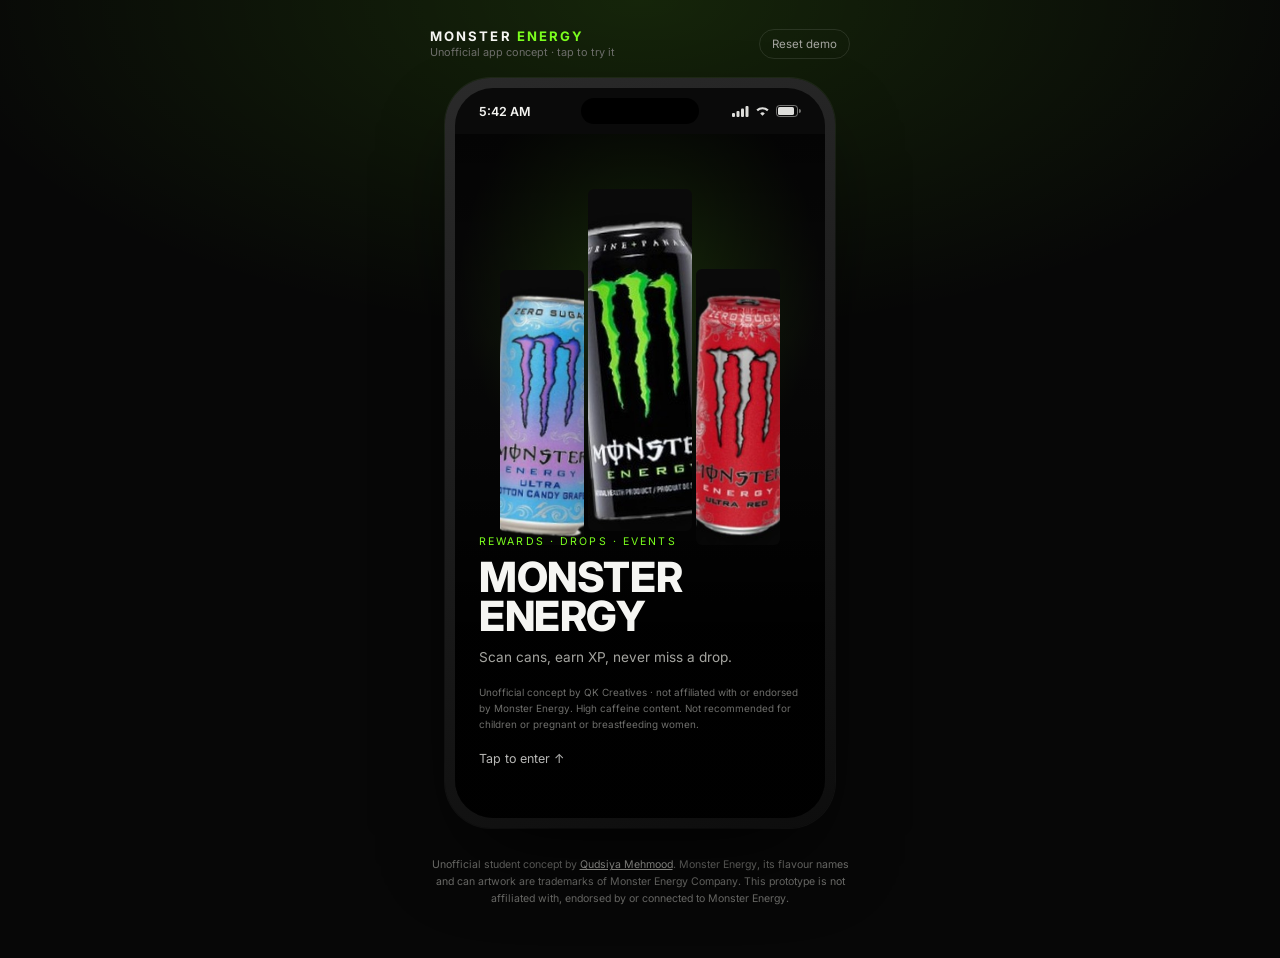
==== monster-energy-app/app.html @ 606d17f4 "Add Monster Energy app concept site and VR meeting room case study - monster-energy-app/: standalone" ====
<!DOCTYPE html>
<html lang="en">
<head>
<meta charset="UTF-8">
<meta name="viewport" content="width=device-width, initial-scale=1.0, viewport-fit=cover">
<title>Monster Energy App — Unofficial Concept by Qudsiya Mehmood</title>
<meta name="description" content="A clickable prototype of an unofficial Monster Energy rewards app concept: scan cans, earn XP, catch flavour drops, find events and track caffeine. Not affiliated with Monster Energy.">
<meta name="theme-color" content="#0a0a0a">
<link rel="preconnect" href="https://fonts.googleapis.com">
<link rel="preconnect" href="https://fonts.gstatic.com" crossorigin>
<link href="https://fonts.googleapis.com/css2?family=Inter:wght@400;600;700;800&display=swap" rel="stylesheet">
<link rel="stylesheet" href="css/app.css">
</head>
<body>

<div class="stage-head">
  <div>
    <div class="stage-title">Monster <span>Energy</span></div>
    <div class="stage-note">Unofficial app concept · tap to try it</div>
  </div>
  <button class="btn-reset" id="resetBtn" type="button">Reset demo</button>
</div>

<div class="phone">
  <div class="phone-screen">
    <div class="notch" aria-hidden="true"></div>

    <div class="status-bar">
      <span id="clock">9:41</span>
      <span class="status-icons" aria-hidden="true">
        <svg width="17" height="11" viewBox="0 0 17 11" fill="currentColor"><rect x="0" y="7" width="3" height="4" rx="1"/><rect x="4.5" y="5" width="3" height="6" rx="1"/><rect x="9" y="2.5" width="3" height="8.5" rx="1"/><rect x="13.5" y="0" width="3" height="11" rx="1"/></svg>
        <svg width="15" height="11" viewBox="0 0 15 11" fill="currentColor"><path d="M7.5 9.8 9.8 7.4a3.3 3.3 0 0 0-4.6 0zM2.9 5.2a6.6 6.6 0 0 1 9.2 0l1.5-1.6a8.8 8.8 0 0 0-12.2 0z"/></svg>
        <svg width="25" height="12" viewBox="0 0 25 12" fill="none"><rect x="0.5" y="0.5" width="21" height="11" rx="3" stroke="currentColor" opacity=".5"/><rect x="2" y="2" width="16" height="8" rx="1.6" fill="currentColor"/><path d="M23 4v4a2 2 0 0 0 0-4z" fill="currentColor" opacity=".5"/></svg>
      </span>
    </div>

    <div class="screens" id="screens">

      <!-- 01 SPLASH -->
      <section class="screen full is-active" id="screen-splash" data-screen="splash" role="button" tabindex="0" aria-label="Enter the app">
        <div class="splash-cans" aria-hidden="true">
          <img src="assets/cans/cotton-candy-grape.jpg" alt="">
          <img src="assets/cans/original.jpg" alt="">
          <img src="assets/cans/ultra-red.jpg" alt="">
        </div>
        <div class="splash-copy">
          <div class="splash-tag">Rewards · Drops · Events</div>
          <h1>Monster<br>Energy</h1>
          <p class="muted" style="margin:10px 0 0">Scan cans, earn XP, never miss a drop.</p>
          <p class="splash-legal">Unofficial concept by QK Creatives · not affiliated with or endorsed by Monster Energy. High caffeine content. Not recommended for children or pregnant or breastfeeding women.</p>
          <p class="splash-hint">Tap to enter ↑</p>
        </div>
      </section>

      <!-- 02 ONBOARDING -->
      <section class="screen" id="screen-onboarding" data-screen="onboarding">
        <div class="row" style="margin:8px 0 14px">
          <button class="icon-btn" type="button" data-go="splash" aria-label="Back">←</button>
          <span class="eyebrow">Step 2 of 3</span>
          <span style="width:36px"></span>
        </div>
        <div class="steps" aria-hidden="true"><i class="on"></i><i class="on"></i><i></i></div>
        <h2 class="screen-title">Pick your<br><span style="color:var(--green)">lane.</span></h2>
        <p class="muted" style="margin:12px 0 18px">I'll match drops, events and rewards to what you're into.</p>
        <div class="chips" id="laneChips">
          <button class="chip" type="button" aria-pressed="true">Gaming</button>
          <button class="chip" type="button" aria-pressed="true">Moto</button>
          <button class="chip" type="button" aria-pressed="false">Skate</button>
          <button class="chip" type="button" aria-pressed="false">Gym</button>
          <button class="chip" type="button" aria-pressed="false">Music</button>
          <button class="chip" type="button" aria-pressed="false">Festivals</button>
          <button class="chip" type="button" aria-pressed="false">Study</button>
          <button class="chip" type="button" aria-pressed="false">Night shifts</button>
        </div>
        <div class="card switch-row" style="margin-top:20px">
          <div>
            <strong style="font-size:0.9rem">Track my caffeine</strong>
            <p class="tiny" style="margin-top:4px">Log each scan against the 400mg daily guide for adults.</p>
          </div>
          <button class="switch" id="trackSwitch" type="button" role="switch" aria-checked="true" aria-label="Track my caffeine"></button>
        </div>
        <div style="margin-top:auto; padding-top:22px">
          <button class="btn" type="button" data-go="home">Continue →</button>
        </div>
      </section>

      <!-- 03 HOME -->
      <section class="screen" id="screen-home" data-screen="home">
        <div class="row" style="margin:10px 0 16px">
          <div>
            <div class="tiny">Evening, Aisha</div>
            <h2 style="font-size:1.5rem">Let's go.</h2>
          </div>
          <button class="icon-btn" type="button" data-toast="No new notifications" aria-label="Notifications">
            <svg width="16" height="16" viewBox="0 0 24 24" fill="none" stroke="currentColor" stroke-width="2"><path d="M18 8a6 6 0 1 0-12 0c0 7-3 9-3 9h18s-3-2-3-9"/><path d="M13.7 21a2 2 0 0 1-3.4 0"/></svg>
          </button>
        </div>

        <div class="xp-card">
          <div class="eyebrow" style="color:var(--green)">Your XP</div>
          <div class="xp-value"><span id="xpHome">2,450</span> <span>XP</span></div>
          <div class="bar"><i id="xpBar" style="width:81%"></i></div>
          <div class="row tiny" style="margin-top:8px">
            <span>Level · <b style="color:var(--bone)">Rider</b></span>
            <span><b id="xpToNext" style="color:var(--bone)">550</b> XP to Pro</span>
          </div>
        </div>

        <button class="drop-teaser" type="button" data-go="drop" style="margin-top:14px">
          <img src="assets/cans/ultra-wild-passion.jpg" alt="">
          <span>
            <span class="eyebrow" style="color:var(--passion); display:block">Flavour drop</span>
            <strong style="font-size:0.86rem">Wild Passion lands in</strong>
          </span>
          <span class="drop-countdown" data-countdown>02:14:36</span>
        </button>

        <div class="row" style="margin:22px 0 10px">
          <h3 style="font-size:1rem">Flavours</h3>
          <button class="btn-reset" type="button" data-go="flavours">See all</button>
        </div>
        <div class="rail" id="homeRail"></div>

        <button class="caff-row" type="button" data-go="caffeine" style="margin-top:18px">
          <span class="ring-mini" id="miniRing" style="--pct:40"></span>
          <span style="text-align:left">
            <strong style="font-size:0.86rem"><span id="caffHome">160</span> / 400mg today</strong>
            <span class="tiny" style="display:block" id="caffHomeNote">Well within the daily guide</span>
          </span>
          <span style="margin-left:auto; color:var(--text-dim)">›</span>
        </button>
      </section>

      <!-- 04 FLAVOURS -->
      <section class="screen" id="screen-flavours" data-screen="flavours">
        <div class="row" style="margin:10px 0 16px">
          <h2 class="screen-title">Flavours</h2>
          <button class="icon-btn" type="button" data-toast="Search is not part of this concept" aria-label="Search">
            <svg width="16" height="16" viewBox="0 0 24 24" fill="none" stroke="currentColor" stroke-width="2"><circle cx="11" cy="11" r="7"/><path d="m20 20-3.5-3.5"/></svg>
          </button>
        </div>
        <div class="tabs-inline" id="flavourFilters">
          <button class="chip" type="button" aria-pressed="true">All</button>
          <button class="chip" type="button" aria-pressed="false">Ultra · zero sugar</button>
          <button class="chip" type="button" aria-pressed="false">Punch</button>
          <button class="chip" type="button" aria-pressed="false">Original</button>
        </div>
        <div class="flavour-grid" id="flavourGrid" style="margin-top:16px"></div>
      </section>

      <!-- 05 FLAVOUR DETAIL -->
      <section class="screen full" id="screen-detail" data-screen="detail">
        <div class="detail-hero" id="detailHero">
          <img id="detailCan" src="assets/cans/ultra-red.jpg" alt="">
          <div class="row" style="position:absolute; top:14px; left:20px; right:20px">
            <button class="icon-btn" type="button" data-back aria-label="Back">←</button>
            <span style="display:flex; gap:8px">
              <button class="icon-btn" type="button" data-toast="Shared to your story" aria-label="Share">↗</button>
              <button class="icon-btn" type="button" id="favBtn" aria-label="Save flavour">♡</button>
            </span>
          </div>
        </div>
        <div class="detail-body">
          <div class="eyebrow" id="detailKind">Ultra · zero sugar</div>
          <div class="row" style="align-items:flex-end">
            <h2 class="screen-title" id="detailName">Ultra Red</h2>
            <div style="text-align:right">
              <strong id="detailPrice">£1.85</strong>
              <small class="tiny" style="display:block">500ml can</small>
            </div>
          </div>
          <p class="muted" style="margin-top:8px" id="detailDesc">Mixed berry, light and crisp. Zero sugar, full Monster energy blend.</p>
          <div class="facts">
            <div class="fact"><strong id="detailCaff">160mg</strong><small>Caffeine</small></div>
            <div class="fact"><strong id="detailSugar">0g</strong><small>Sugar</small></div>
            <div class="fact"><strong id="detailKcal">~10 kcal</strong><small>Per can</small></div>
          </div>
          <div class="warn">
            <span aria-hidden="true">!</span>
            <span id="detailGuide">That's 40% of your daily caffeine guide.</span>
          </div>
          <div class="detail-actions">
            <button class="btn btn-ghost btn-sm" type="button" data-go="stores" style="flex:1">Find nearby</button>
            <button class="btn btn-sm" type="button" data-go="scan" style="flex:1.4">Scan · +50 XP</button>
          </div>
        </div>
      </section>

      <!-- 06 SCAN -->
      <section class="screen full" id="screen-scan" data-screen="scan">
        <div class="scan-view" id="scanView">
          <div class="row" style="position:absolute; top:14px; left:20px; right:20px; z-index:5">
            <button class="icon-btn" type="button" data-back aria-label="Close scanner">✕</button>
            <span style="font-size:0.85rem; font-weight:700">Scan a can</span>
            <button class="icon-btn" type="button" data-toast="Torch on" aria-label="Torch">⚡</button>
          </div>
          <div class="scan-frame">
            <span class="scan-corner" aria-hidden="true"></span>
            <span class="scan-line" aria-hidden="true"></span>
            <span class="scan-pill" id="scanPill">Looking for a code…</span>
          </div>
        </div>
        <div class="scan-foot">
          <p class="muted">Point at the code under the ring pull.<br>Each can earns 50 XP · max 3 a day.</p>
          <button class="btn" type="button" id="scanBtn">Scan this can</button>
          <button class="btn btn-ghost" type="button" data-toast="Enter code: MNST-4417">Enter code manually</button>
        </div>
      </section>

      <!-- 07 SCAN SUCCESS -->
      <section class="screen" id="screen-success" data-screen="success">
        <img class="success-can" id="successCan" src="assets/cans/original.jpg" alt="">
        <div class="eyebrow" style="margin-top:18px">Scan complete</div>
        <div class="xp-big">+50 <span>XP</span></div>
        <p class="muted" id="successTotal">New total 2,500 XP · 500 to Pro</p>
        <div class="card switch-row" style="margin-top:24px; width:100%; text-align:left">
          <div>
            <strong style="font-size:0.88rem">Log <span id="successCaff">160mg</span> caffeine</strong>
            <p class="tiny" style="margin-top:4px" id="successCaffNote">Today: 320 / 400mg after this can</p>
          </div>
          <button class="switch" id="logSwitch" type="button" role="switch" aria-checked="true" aria-label="Log caffeine"></button>
        </div>
        <button class="btn" type="button" data-go="home" style="margin-top:22px">Back to home</button>
      </section>

      <!-- 08 REWARDS -->
      <section class="screen" id="screen-rewards" data-screen="rewards">
        <div class="row" style="margin:10px 0 16px">
          <h2 class="screen-title">Rewards</h2>
          <button class="icon-btn" type="button" data-toast="Your XP never expires in this concept" aria-label="History">
            <svg width="16" height="16" viewBox="0 0 24 24" fill="none" stroke="currentColor" stroke-width="2"><circle cx="12" cy="12" r="9"/><path d="M12 7v5l3 2"/></svg>
          </button>
        </div>
        <div class="card">
          <div class="row">
            <div>
              <div class="eyebrow">Your level</div>
              <strong style="font-size:1.3rem; color:var(--green)">Rider</strong>
            </div>
            <div style="text-align:right">
              <strong style="font-size:1.3rem" id="xpRewards">2,450</strong>
              <small class="tiny" style="display:block">XP</small>
            </div>
          </div>
          <div class="levels" aria-hidden="true"><i class="on"></i><i class="on"></i><i class="on"></i><i></i></div>
          <div class="level-names"><span>Rookie</span><b>Rider</b><span>Pro</span><span>Legend</span></div>
          <p class="tiny" style="margin-top:10px">Pro unlocks 1-hour early access to every drop.</p>
        </div>
        <div class="tabs-inline" style="margin:16px 0">
          <button class="chip" type="button" aria-pressed="true">Available</button>
          <button class="chip" type="button" aria-pressed="false">Merch</button>
          <button class="chip" type="button" aria-pressed="false">Prize draws</button>
          <button class="chip" type="button" aria-pressed="false">Mine</button>
        </div>
        <div class="stack" id="rewardList"></div>
      </section>

      <!-- 09 DROP -->
      <section class="screen" id="screen-drop" data-screen="drop">
        <div class="row" style="margin:14px 0 6px">
          <button class="icon-btn" type="button" data-back aria-label="Back">←</button>
          <span class="eyebrow" style="color:var(--passion)">Flavour drop</span>
          <button class="icon-btn" type="button" data-toast="Shared to your story" aria-label="Share">↗</button>
        </div>
        <img class="drop-can" src="assets/cans/ultra-wild-passion.jpg" alt="Monster Ultra Wild Passion can">
        <h2 class="screen-title" style="margin-top:14px">Ultra Wild Passion</h2>
        <p class="muted" style="margin-top:6px">Passion fruit · zero sugar · first cans go to members.</p>
        <div class="count" data-countdown-parts>
          <div><strong data-dd>00</strong><small>DAYS</small></div>
          <div><strong data-hh>02</strong><small>HRS</small></div>
          <div><strong data-mm>14</strong><small>MIN</small></div>
          <div><strong data-ss>36</strong><small>SEC</small></div>
        </div>
        <button class="btn" type="button" id="notifyBtn">Notify me when it drops</button>
        <p class="tiny" style="text-align:center; margin-top:10px"><span id="waiting">2,184</span> people waiting</p>
        <p class="tiny" style="text-align:center; color:var(--passion)">✦ Pro members get in 1 hour early</p>
      </section>

      <!-- 10 EVENTS -->
      <section class="screen" id="screen-events" data-screen="events">
        <div class="row" style="margin:10px 0 4px">
          <h2 class="screen-title">Events</h2>
          <button class="icon-btn" type="button" data-toast="Filters: gaming, skate, moto" aria-label="Filter">≡</button>
        </div>
        <p class="tiny" style="margin-bottom:12px">📍 Birmingham · 10 mi</p>
        <div class="map" aria-hidden="true"><i class="pin-a"></i><i class="pin-b"></i><i class="pin-c"></i></div>
        <div class="tabs-inline" style="margin:14px 0">
          <button class="chip" type="button" aria-pressed="true">This week</button>
          <button class="chip" type="button" aria-pressed="false">Gaming</button>
          <button class="chip" type="button" aria-pressed="false">Skate</button>
          <button class="chip" type="button" aria-pressed="false">Moto</button>
        </div>
        <div class="stack">
          <div class="list-item">
            <span class="date-chip"><small>SAT</small><strong>12</strong></span>
            <span class="reward-text">
              <strong>Late Night LAN</strong>
              <small>Gaming · Digbeth warehouse</small>
              <small style="display:block; color:var(--green)">Free entry</small>
            </span>
            <button class="btn-reset" type="button" data-toast="Saved to your events">Save</button>
          </div>
          <div class="list-item">
            <span class="date-chip"><small>SUN</small><strong>13</strong></span>
            <span class="reward-text">
              <strong>Skate Jam</strong>
              <small>Street session · city skatepark</small>
              <small style="display:block; color:var(--green)">+100 XP</small>
            </span>
            <button class="btn-reset" type="button" data-toast="Saved to your events">Save</button>
          </div>
          <div class="list-item">
            <span class="date-chip"><small>WED</small><strong>16</strong></span>
            <span class="reward-text">
              <strong>Campus Sampling Tour</strong>
              <small>City centre campuses</small>
              <small style="display:block; color:var(--green)">Free cans</small>
            </span>
            <button class="btn-reset" type="button" data-toast="Saved to your events">Save</button>
          </div>
        </div>
      </section>

      <!-- 11 STORE FINDER -->
      <section class="screen" id="screen-stores" data-screen="stores">
        <div class="row" style="margin:10px 0 12px">
          <button class="icon-btn" type="button" data-back aria-label="Back">←</button>
          <strong style="font-size:0.9rem">Ultra Red near me</strong>
          <span style="width:36px"></span>
        </div>
        <div class="tabs-inline" style="margin-bottom:12px">
          <button class="chip" type="button" aria-pressed="true">In stock</button>
          <button class="chip" type="button" aria-pressed="false">Open now</button>
          <button class="chip" type="button" aria-pressed="false">Chilled</button>
        </div>
        <div class="map" aria-hidden="true"><i class="pin-a"></i><i class="pin-b"></i><i class="pin-c"></i></div>
        <h3 style="font-size:0.95rem; margin:16px 0 10px">3 shops nearby</h3>
        <div class="stack">
          <div class="list-item">
            <span class="reward-text">
              <strong>Corner Stop Express</strong>
              <small>0.2 mi · Open till 11pm</small>
            </span>
            <span style="text-align:right">
              <span class="in-stock">In stock</span>
              <small class="tiny" style="display:block">£1.85</small>
            </span>
          </div>
          <div class="list-item">
            <span class="reward-text">
              <strong>Alum Rock Superstore</strong>
              <small>0.6 mi · Open 24 hours</small>
            </span>
            <span style="text-align:right">
              <span class="in-stock">In stock</span>
              <small class="tiny" style="display:block">£1.75</small>
            </span>
          </div>
          <div class="list-item">
            <span class="reward-text">
              <strong>Station Kiosk</strong>
              <small>0.9 mi · Closes 9pm</small>
            </span>
            <span style="text-align:right">
              <span class="low-stock">Low stock</span>
              <small class="tiny" style="display:block">£1.95</small>
            </span>
          </div>
        </div>
        <button class="btn" type="button" style="margin-top:16px" data-toast="Opening directions…">Directions to Corner Stop</button>
      </section>

      <!-- 12 CAFFEINE -->
      <section class="screen" id="screen-caffeine" data-screen="caffeine">
        <div class="row" style="margin:10px 0 8px">
          <button class="icon-btn" type="button" data-back aria-label="Back">←</button>
          <strong style="font-size:0.9rem">Caffeine</strong>
          <button class="icon-btn" type="button" data-toast="400mg is the daily guide for adults" aria-label="About">i</button>
        </div>
        <div class="ring" id="caffRing" style="--pct:40">
          <div>
            <strong id="caffValue">160</strong>
            <small>of 400mg today</small>
          </div>
        </div>
        <p style="text-align:center; font-weight:700; margin-top:16px" id="caffHeadline">You're well within the daily guide</p>
        <p class="tiny" style="text-align:center" id="caffSub">1 can logged · last at 3:40pm</p>
        <div class="card" style="margin-top:18px">
          <div class="row">
            <strong style="font-size:0.88rem">This week</strong>
            <span class="tiny" style="text-align:right">avg 217mg / day<br><span style="color:var(--red)">400mg guide</span></span>
          </div>
          <div class="week" aria-hidden="true">
            <div><i style="height:38%"></i><small>M</small></div>
            <div><i style="height:30%"></i><small>T</small></div>
            <div><i style="height:52%"></i><small>W</small></div>
            <div><i style="height:34%"></i><small>T</small></div>
            <div><i class="hot" style="height:96%"></i><small>F</small></div>
            <div><i style="height:12%"></i><small>S</small></div>
            <div><i class="today" id="todayBar" style="height:40%"></i><small>S</small></div>
          </div>
        </div>
        <div class="card" style="margin-top:12px">
          <div class="switch-row" style="margin-bottom:14px">
            <div style="flex:1"><strong style="font-size:0.86rem">Nudge me after 2 cans</strong></div>
            <button class="switch" type="button" role="switch" aria-checked="true" aria-label="Nudge me after 2 cans"></button>
          </div>
          <div class="switch-row">
            <div style="flex:1"><strong style="font-size:0.86rem">No caffeine reminders after 6pm</strong></div>
            <button class="switch" type="button" role="switch" aria-checked="true" aria-label="No caffeine reminders after 6pm"></button>
          </div>
        </div>
      </section>

    </div><!-- /screens -->

    <div class="toast" id="toast" role="status"></div>

    <nav class="tabbar" id="tabbar" hidden>
      <button class="tab is-on" type="button" data-tab="home">
        <svg viewBox="0 0 24 24" fill="none" stroke="currentColor" stroke-width="2"><path d="M3 10.5 12 3l9 7.5"/><path d="M5 9.5V21h14V9.5"/></svg>
        Home
      </button>
      <button class="tab" type="button" data-tab="flavours">
        <svg viewBox="0 0 24 24" fill="none" stroke="currentColor" stroke-width="2"><rect x="3" y="3" width="7" height="7" rx="2"/><rect x="14" y="3" width="7" height="7" rx="2"/><rect x="3" y="14" width="7" height="7" rx="2"/><rect x="14" y="14" width="7" height="7" rx="2"/></svg>
        Flavours
      </button>
      <button class="tab-scan" type="button" data-tab="scan" aria-label="Scan a can">
        <svg viewBox="0 0 24 24" fill="none" stroke="currentColor" stroke-width="2.2"><path d="M4 8V5a1 1 0 0 1 1-1h3M16 4h3a1 1 0 0 1 1 1v3M20 16v3a1 1 0 0 1-1 1h-3M8 20H5a1 1 0 0 1-1-1v-3"/><path d="M4 12h16"/></svg>
      </button>
      <button class="tab" type="button" data-tab="rewards">
        <svg viewBox="0 0 24 24" fill="none" stroke="currentColor" stroke-width="2"><rect x="3" y="8" width="18" height="13" rx="2"/><path d="M3 12h18M12 8v13"/><path d="M12 8S9 3 7 4.5 9 8 12 8s5-5 3-3.5S12 8 12 8"/></svg>
        Rewards
      </button>
      <button class="tab" type="button" data-tab="caffeine">
        <svg viewBox="0 0 24 24" fill="none" stroke="currentColor" stroke-width="2"><circle cx="12" cy="8" r="4"/><path d="M4 21c0-4 3.6-6 8-6s8 2 8 6"/></svg>
        Me
      </button>
    </nav>

  </div>
</div>

<p class="stage-foot">
  Unofficial student concept by <a href="https://qudsiyakhan69-ux.github.io/Qudsiya-s-portfolio/" target="_blank" rel="noopener">Qudsiya Mehmood</a>.
  Monster Energy, its flavour names and can artwork are trademarks of Monster Energy Company.
  This prototype is not affiliated with, endorsed by or connected to Monster Energy.
</p>

<script src="js/app.js"></script>
</body>
</html>
---- monster-energy-app/css/app.css ----
/* ==========================================================================
   Monster Energy — unofficial app concept
   Clickable prototype. Not affiliated with Monster Energy.
   ========================================================================== */

:root {
  --black: #0a0a0a;
  --ink: #070707;
  --surface: #141414;
  --surface-2: #1c1c1c;
  --line: rgba(255, 255, 255, 0.1);
  --green: #7cff1e;
  --red: #e0262b;
  --passion: #c9a2e8;
  --bone: #f5f5f2;
  --text-lo: #a5a5a0;
  --text-dim: #6e6e6b;
  --r-lg: 22px;
  --r-md: 16px;
  --r-sm: 10px;
  --ease: cubic-bezier(.16,.84,.44,1);
}

* { box-sizing: border-box; -webkit-tap-highlight-color: transparent; }

body {
  margin: 0;
  min-height: 100vh;
  background:
    radial-gradient(80% 50% at 50% 0%, rgba(124, 255, 30, 0.12), transparent 70%),
    #070707;
  color: var(--bone);
  font-family: 'Inter', system-ui, -apple-system, 'Segoe UI', sans-serif;
  display: flex;
  flex-direction: column;
  align-items: center;
  justify-content: center;
  padding: 28px 16px 40px;
  gap: 18px;
}

h1, h2, h3, h4 { margin: 0; font-weight: 800; letter-spacing: -0.01em; }

/* ---------- page chrome (outside the phone) ---------- */
.stage-head {
  width: min(420px, 100%);
  display: flex;
  align-items: center;
  justify-content: space-between;
  gap: 12px;
}
.stage-title { font-size: 0.82rem; font-weight: 700; letter-spacing: 0.16em; text-transform: uppercase; }
.stage-title span { color: var(--green); }
.stage-note { font-size: 0.68rem; color: var(--text-dim); line-height: 1.5; }
.stage-foot {
  width: min(420px, 100%);
  font-size: 0.66rem;
  color: var(--text-dim);
  line-height: 1.6;
  text-align: center;
}
.stage-foot a { color: var(--text-lo); }

.btn-reset {
  border: 1px solid var(--line);
  background: transparent;
  color: var(--text-lo);
  font: inherit;
  font-size: 0.72rem;
  padding: 7px 12px;
  border-radius: 999px;
  cursor: pointer;
}
.btn-reset:hover { color: var(--bone); border-color: rgba(255,255,255,0.3); }

/* ---------- phone ---------- */
.phone {
  position: relative;
  width: 390px;
  height: 844px;
  max-height: calc(100vh - 150px);
  border-radius: 46px;
  padding: 10px;
  background: linear-gradient(160deg, #2a2a2a, #0d0d0d);
  box-shadow: 0 40px 90px -30px rgba(0, 0, 0, 0.9), 0 0 0 1px rgba(255,255,255,0.06);
  flex: none;
}
.phone-screen {
  position: relative;
  height: 100%;
  border-radius: 38px;
  overflow: hidden;
  background: var(--black);
  display: flex;
  flex-direction: column;
}
.notch {
  position: absolute;
  top: 10px; left: 50%;
  transform: translateX(-50%);
  width: 118px; height: 26px;
  border-radius: 999px;
  background: #000;
  z-index: 40;
}
.status-bar {
  flex: none;
  height: 46px;
  display: flex;
  align-items: center;
  justify-content: space-between;
  padding: 0 24px;
  font-size: 0.78rem;
  font-weight: 600;
  z-index: 30;
}
.status-icons { display: flex; gap: 6px; align-items: center; opacity: 0.9; }

/* ---------- screens ---------- */
.screens { position: relative; flex: 1; min-height: 0; }
.screen {
  position: absolute;
  inset: 0;
  display: none;
  flex-direction: column;
  overflow-y: auto;
  overscroll-behavior: contain;
  padding: 4px 20px 96px;
  scrollbar-width: none;
}
.screen::-webkit-scrollbar { display: none; }
.screen.is-active { display: flex; animation: screen-in .28s var(--ease); }
@keyframes screen-in { from { opacity: 0; transform: translateY(8px); } to { opacity: 1; transform: none; } }
.screen.full { padding: 0 0 96px; }

.screen-title { font-size: 1.9rem; font-weight: 800; letter-spacing: -0.02em; text-transform: uppercase; }
.eyebrow { font-size: 0.66rem; letter-spacing: 0.18em; text-transform: uppercase; color: var(--text-dim); }
.muted { color: var(--text-lo); font-size: 0.85rem; line-height: 1.5; }
.tiny { font-size: 0.7rem; color: var(--text-dim); line-height: 1.5; }

.row { display: flex; align-items: center; justify-content: space-between; gap: 10px; }
.stack { display: flex; flex-direction: column; gap: 14px; }

.icon-btn {
  width: 36px; height: 36px;
  border-radius: 50%;
  border: 1px solid var(--line);
  background: rgba(255,255,255,0.05);
  color: var(--bone);
  display: grid; place-items: center;
  cursor: pointer;
  flex: none;
}
.icon-btn:hover { background: rgba(255,255,255,0.12); }

.btn {
  display: flex;
  align-items: center;
  justify-content: center;
  gap: 8px;
  width: 100%;
  padding: 15px 18px;
  border: none;
  border-radius: 999px;
  background: var(--green);
  color: #08140a;
  font: inherit;
  font-weight: 800;
  font-size: 0.95rem;
  cursor: pointer;
  transition: transform .15s var(--ease), filter .15s var(--ease);
}
.btn:hover { filter: brightness(1.08); }
.btn:active { transform: scale(0.98); }
.btn-ghost {
  background: rgba(255,255,255,0.06);
  color: var(--bone);
  border: 1px solid var(--line);
}
.btn-sm { width: auto; padding: 9px 16px; font-size: 0.78rem; }

.card {
  background: var(--surface);
  border: 1px solid var(--line);
  border-radius: var(--r-md);
  padding: 16px;
}

/* ---------- splash ---------- */
#screen-splash {
  padding: 0;
  justify-content: flex-end;
  background:
    linear-gradient(to top, rgba(0,0,0,0.96) 28%, rgba(0,0,0,0.25) 70%, rgba(0,0,0,0.6)),
    radial-gradient(70% 45% at 50% 22%, rgba(124,255,30,0.22), transparent 70%),
    var(--black);
  cursor: pointer;
}
.splash-cans {
  position: absolute;
  top: 8%;
  left: 50%;
  transform: translateX(-50%);
  display: flex;
  align-items: flex-end;
  gap: 4px;
}
.splash-cans img { width: 84px; border-radius: 6px; }
.splash-cans img:nth-child(2) { width: 104px; margin-bottom: 14px; }
.splash-copy { position: relative; padding: 0 24px 40px; }
.splash-copy h1 { font-size: 2.6rem; line-height: 0.95; text-transform: uppercase; }
.splash-tag { color: var(--green); font-size: 0.66rem; letter-spacing: 0.2em; text-transform: uppercase; margin-bottom: 10px; }
.splash-legal { margin-top: 18px; font-size: 0.62rem; color: var(--text-dim); line-height: 1.6; }
.splash-hint { margin-top: 18px; font-size: 0.78rem; color: var(--bone); opacity: 0.75; animation: pulse 2s infinite; }
@keyframes pulse { 50% { opacity: 0.3; } }

/* ---------- onboarding ---------- */
.steps { display: flex; gap: 6px; margin: 6px 0 22px; }
.steps i { flex: 1; height: 3px; border-radius: 3px; background: rgba(255,255,255,0.15); }
.steps i.on { background: var(--green); }
.chips { display: flex; flex-wrap: wrap; gap: 8px; }
.chip {
  padding: 10px 16px;
  border-radius: 999px;
  border: 1px solid var(--line);
  background: rgba(255,255,255,0.04);
  color: var(--bone);
  font: inherit;
  font-size: 0.82rem;
  cursor: pointer;
}
.chip[aria-pressed="true"] { background: var(--bone); color: #0a0a0a; border-color: var(--bone); font-weight: 700; }

.switch-row { display: flex; align-items: flex-start; gap: 14px; }
.switch {
  flex: none;
  width: 48px; height: 28px;
  border-radius: 999px;
  border: none;
  background: rgba(255,255,255,0.16);
  position: relative;
  cursor: pointer;
  transition: background .2s var(--ease);
}
.switch::after {
  content: "";
  position: absolute;
  top: 3px; left: 3px;
  width: 22px; height: 22px;
  border-radius: 50%;
  background: #fff;
  transition: transform .2s var(--ease);
}
.switch[aria-checked="true"] { background: var(--green); }
.switch[aria-checked="true"]::after { transform: translateX(20px); }

/* ---------- home ---------- */
.xp-card {
  border-radius: var(--r-md);
  padding: 18px;
  background: linear-gradient(135deg, rgba(124,255,30,0.22), rgba(124,255,30,0.05));
  border: 1px solid rgba(124,255,30,0.35);
}
.xp-value { font-size: 2.1rem; font-weight: 800; letter-spacing: -0.02em; }
.xp-value span { font-size: 0.95rem; color: var(--green); }
.bar { height: 6px; border-radius: 999px; background: rgba(255,255,255,0.15); overflow: hidden; margin-top: 12px; }
.bar i { display: block; height: 100%; background: var(--green); border-radius: 999px; transition: width .5s var(--ease); }

.drop-teaser {
  display: flex; align-items: center; gap: 12px;
  border-radius: var(--r-md);
  padding: 12px 14px;
  background: linear-gradient(135deg, rgba(201,162,232,0.24), rgba(201,162,232,0.06));
  border: 1px solid rgba(201,162,232,0.35);
  cursor: pointer;
  width: 100%;
  font: inherit;
  color: inherit;
  text-align: left;
}
.drop-teaser img { width: 30px; border-radius: 4px; }
.drop-countdown { margin-left: auto; font-variant-numeric: tabular-nums; font-weight: 700; }

.rail { display: flex; gap: 12px; overflow-x: auto; padding-bottom: 6px; scrollbar-width: none; }
.rail::-webkit-scrollbar { display: none; }
.rail-item { flex: none; width: 82px; cursor: pointer; background: none; border: none; padding: 0; color: inherit; font: inherit; }
.rail-item img { width: 100%; border-radius: var(--r-sm); display: block; }
.rail-item span { display: block; font-size: 0.7rem; color: var(--text-lo); margin-top: 6px; text-align: center; }

.caff-row { display: flex; align-items: center; gap: 12px; width: 100%; background: none; border: 1px solid var(--line); border-radius: var(--r-md); padding: 14px; color: inherit; font: inherit; cursor: pointer; }
.ring-mini {
  flex: none; width: 34px; height: 34px; border-radius: 50%;
  background: conic-gradient(var(--green) calc(var(--pct) * 1%), rgba(255,255,255,0.14) 0);
  display: grid; place-items: center;
}
.ring-mini::after { content: ""; width: 24px; height: 24px; border-radius: 50%; background: var(--black); }

/* ---------- flavours ---------- */
.flavour-grid { display: grid; grid-template-columns: 1fr 1fr; gap: 12px; }
.flavour-card {
  border-radius: var(--r-md);
  border: 1px solid var(--line);
  background: var(--surface);
  padding: 12px;
  cursor: pointer;
  text-align: left;
  color: inherit;
  font: inherit;
  position: relative;
  overflow: hidden;
}
.flavour-card img { width: 100%; height: 132px; object-fit: contain; display: block; }
.flavour-card strong { display: block; font-size: 0.86rem; margin-top: 8px; }
.flavour-card small { color: var(--text-dim); font-size: 0.7rem; }
.flavour-card .tag-drop {
  position: absolute; top: 10px; left: 10px;
  background: var(--passion); color: #17071f;
  font-size: 0.6rem; font-weight: 800; letter-spacing: 0.1em;
  padding: 3px 7px; border-radius: 999px;
}

/* ---------- flavour detail ---------- */
.detail-hero {
  position: relative;
  height: 300px;
  display: grid;
  place-items: center;
  background: radial-gradient(60% 60% at 50% 45%, var(--accent, #e0262b), transparent 72%), var(--black);
}
.detail-hero img { height: 250px; }
.detail-body { padding: 8px 20px 0; }
.facts { display: grid; grid-template-columns: repeat(3, 1fr); gap: 8px; margin: 16px 0; }
.fact { background: var(--surface); border: 1px solid var(--line); border-radius: var(--r-sm); padding: 10px; text-align: center; }
.fact strong { display: block; font-size: 1rem; }
.fact small { color: var(--text-dim); font-size: 0.66rem; }
.warn {
  display: flex; gap: 8px; align-items: flex-start;
  border-radius: var(--r-sm);
  border: 1px solid rgba(224,38,43,0.4);
  background: rgba(224,38,43,0.12);
  padding: 10px 12px;
  font-size: 0.74rem;
  color: #ffd9da;
}
.detail-actions { display: flex; gap: 10px; margin-top: 16px; }

/* ---------- scan ---------- */
#screen-scan { padding: 0; background: #000; }
.scan-view {
  position: relative;
  flex: 1;
  background-image: linear-gradient(rgba(0,0,0,.25), rgba(0,0,0,.45)), url('../assets/cans/original.jpg');
  background-size: cover;
  background-position: center;
  display: grid;
  place-items: center;
}
.scan-view::after {
  content: "";
  position: absolute;
  inset: 0;
  background: radial-gradient(140px 200px at 50% 50%, transparent 0 62%, rgba(0, 0, 0, 0.62) 100%);
  pointer-events: none;
}
.scan-frame {
  width: 190px; height: 280px;
  border-radius: 18px;
  position: relative;
  z-index: 2;
}
.scan-frame::before, .scan-frame::after,
.scan-corner::before, .scan-corner::after {
  content: ""; position: absolute; width: 30px; height: 30px; border: 3px solid var(--green);
}
.scan-frame::before { top: -2px; left: -2px; border-right: none; border-bottom: none; border-radius: 12px 0 0 0; }
.scan-frame::after { top: -2px; right: -2px; border-left: none; border-bottom: none; border-radius: 0 12px 0 0; }
.scan-corner::before { bottom: -2px; left: -2px; border-right: none; border-top: none; border-radius: 0 0 0 12px; }
.scan-corner::after { bottom: -2px; right: -2px; border-left: none; border-top: none; border-radius: 0 0 12px 0; }
.scan-line {
  position: absolute; left: 6%; right: 6%; top: 0; height: 2px;
  background: var(--green);
  box-shadow: 0 0 14px var(--green);
  animation: sweep 2.4s ease-in-out infinite;
  will-change: transform;
}
@keyframes sweep {
  0%, 100% { transform: translateY(34px); }
  50% { transform: translateY(240px); }
}
.scan-pill {
  position: absolute; bottom: 14px; left: 50%; transform: translateX(-50%);
  background: var(--green); color: #08140a;
  font-size: 0.7rem; font-weight: 800;
  padding: 5px 12px; border-radius: 999px;
  white-space: nowrap;
}
.scan-foot { padding: 20px; display: grid; gap: 12px; text-align: center; }

/* ---------- scan success ---------- */
#screen-success {
  align-items: center;
  justify-content: center;
  text-align: center;
  background: radial-gradient(60% 40% at 50% 38%, rgba(124,255,30,0.25), transparent 70%), var(--black);
}
.success-can { height: 210px; animation: rise .6s var(--ease); }
@keyframes rise { from { opacity: 0; transform: translateY(24px) rotate(-6deg); } to { opacity: 1; transform: none; } }
.xp-big { font-size: 3.4rem; font-weight: 800; letter-spacing: -0.03em; margin-top: 10px; }
.xp-big span { color: var(--green); }

/* ---------- rewards ---------- */
.levels { display: flex; gap: 4px; margin: 12px 0 6px; }
.levels i { flex: 1; height: 5px; border-radius: 3px; background: rgba(255,255,255,0.14); }
.levels i.on { background: var(--green); }
.level-names { display: flex; justify-content: space-between; font-size: 0.66rem; color: var(--text-dim); }
.level-names b { color: var(--bone); }
.reward {
  display: flex; align-items: center; gap: 12px;
  background: var(--surface); border: 1px solid var(--line);
  border-radius: var(--r-md); padding: 12px;
}
.reward-icon { width: 42px; height: 42px; border-radius: var(--r-sm); background: rgba(124,255,30,0.14); display: grid; place-items: center; flex: none; }
.reward-icon img { height: 34px; }
.reward-text { flex: 1; min-width: 0; }
.reward-text strong { display: block; font-size: 0.86rem; }
.reward-text small { color: var(--text-dim); font-size: 0.72rem; }
.locked { color: var(--text-dim); font-size: 0.72rem; white-space: nowrap; }

/* ---------- drop ---------- */
#screen-drop {
  padding: 0 20px 96px;
  background: linear-gradient(to bottom, rgba(201,162,232,0.28), rgba(10,10,10,0.9) 55%), var(--black);
}
.drop-can { display: block; margin: 6px auto 0; height: 250px; }
.count { display: grid; grid-template-columns: repeat(4, 1fr); gap: 8px; margin: 18px 0; }
.count div { background: rgba(0,0,0,0.45); border: 1px solid var(--line); border-radius: var(--r-sm); padding: 10px 4px; text-align: center; }
.count strong { display: block; font-size: 1.5rem; font-variant-numeric: tabular-nums; }
.count small { font-size: 0.6rem; color: var(--text-dim); letter-spacing: 0.1em; }

/* ---------- events & stores ---------- */
.map {
  position: relative;
  height: 180px;
  border-radius: var(--r-md);
  border: 1px solid var(--line);
  background:
    repeating-linear-gradient(0deg, rgba(255,255,255,0.05) 0 1px, transparent 1px 38px),
    repeating-linear-gradient(90deg, rgba(255,255,255,0.05) 0 1px, transparent 1px 46px),
    #101010;
  overflow: hidden;
}
.map i {
  position: absolute; width: 22px; height: 22px; border-radius: 50% 50% 50% 2px;
  transform: rotate(45deg);
  box-shadow: 0 0 14px currentColor;
}
.pin-a { background: var(--green); color: var(--green); top: 34%; left: 22%; }
.pin-b { background: #4da3ff; color: #4da3ff; top: 58%; left: 48%; }
.pin-c { background: var(--red); color: var(--red); top: 40%; left: 70%; }
.list-item {
  display: flex; gap: 12px; align-items: center;
  background: var(--surface); border: 1px solid var(--line);
  border-radius: var(--r-md); padding: 12px;
}
.date-chip {
  flex: none; width: 46px; border-radius: var(--r-sm);
  background: rgba(124,255,30,0.14); color: var(--green);
  text-align: center; padding: 6px 0;
}
.date-chip small { display: block; font-size: 0.6rem; letter-spacing: 0.1em; }
.date-chip strong { font-size: 1.05rem; }
.in-stock { color: var(--green); font-size: 0.72rem; font-weight: 700; }
.low-stock { color: #ffb020; font-size: 0.72rem; font-weight: 700; }

.tabs-inline { display: flex; gap: 8px; overflow-x: auto; scrollbar-width: none; }
.tabs-inline::-webkit-scrollbar { display: none; }

/* ---------- caffeine ---------- */
.ring {
  width: 190px; height: 190px; border-radius: 50%;
  margin: 10px auto 0;
  background: conic-gradient(var(--ring-color, var(--green)) calc(var(--pct) * 1%), rgba(255,255,255,0.12) 0);
  display: grid; place-items: center;
  transition: background .5s var(--ease);
}
.ring > div {
  width: 152px; height: 152px; border-radius: 50%;
  background: var(--black);
  display: grid; place-items: center;
  text-align: center;
}
.ring strong { font-size: 2.4rem; display: block; line-height: 1; }
.ring small { color: var(--text-dim); font-size: 0.72rem; }
.week { display: flex; align-items: flex-end; justify-content: space-between; gap: 8px; height: 110px; margin-top: 8px; }
.week div { flex: 1; display: flex; flex-direction: column; align-items: center; gap: 6px; height: 100%; justify-content: flex-end; }
.week i { width: 100%; border-radius: 4px 4px 0 0; background: rgba(255,255,255,0.18); }
.week i.hot { background: var(--red); }
.week i.today { background: var(--green); }
.week small { font-size: 0.64rem; color: var(--text-dim); }

/* ---------- bottom tab bar ---------- */
.tabbar {
  position: absolute;
  left: 0; right: 0; bottom: 0;
  height: 78px;
  display: flex;
  align-items: center;
  justify-content: space-around;
  padding: 0 10px 14px;
  background: linear-gradient(to top, rgba(10,10,10,0.98) 60%, rgba(10,10,10,0.7));
  border-top: 1px solid var(--line);
  backdrop-filter: blur(12px);
  z-index: 20;
}
.tabbar[hidden] { display: none; }
.tab {
  background: none; border: none; cursor: pointer;
  color: var(--text-dim);
  font: inherit; font-size: 0.62rem;
  display: flex; flex-direction: column; align-items: center; gap: 4px;
  padding: 6px 10px;
  flex: 1;
}
.tab svg { width: 20px; height: 20px; }
.tab.is-on { color: var(--bone); }
.tab-scan {
  width: 54px; height: 54px; border-radius: 18px;
  background: var(--green); color: #08140a;
  display: grid; place-items: center;
  border: none; cursor: pointer;
  box-shadow: 0 8px 24px -8px rgba(124,255,30,0.8);
  flex: none;
  margin-bottom: 6px;
}
.tab-scan svg { width: 26px; height: 26px; }

.toast {
  position: absolute;
  left: 50%; bottom: 96px;
  transform: translate(-50%, 16px);
  background: var(--bone); color: #0a0a0a;
  font-size: 0.78rem; font-weight: 700;
  padding: 10px 16px; border-radius: 999px;
  opacity: 0; pointer-events: none;
  transition: opacity .25s var(--ease), transform .25s var(--ease);
  z-index: 50;
  white-space: nowrap;
}
.toast.show { opacity: 1; transform: translate(-50%, 0); }

/* ---------- phone-sized screens: app fills the window ---------- */
@media (max-width: 560px) {
  body { padding: 0; gap: 0; display: block; }
  .stage-head, .stage-foot { display: none; }
  .phone {
    width: 100%; height: 100vh; height: 100dvh;
    max-height: none; border-radius: 0; padding: 0;
    box-shadow: none; background: var(--black);
  }
  .phone-screen { border-radius: 0; }
  .notch { display: none; }
  .status-bar { height: 38px; }
}
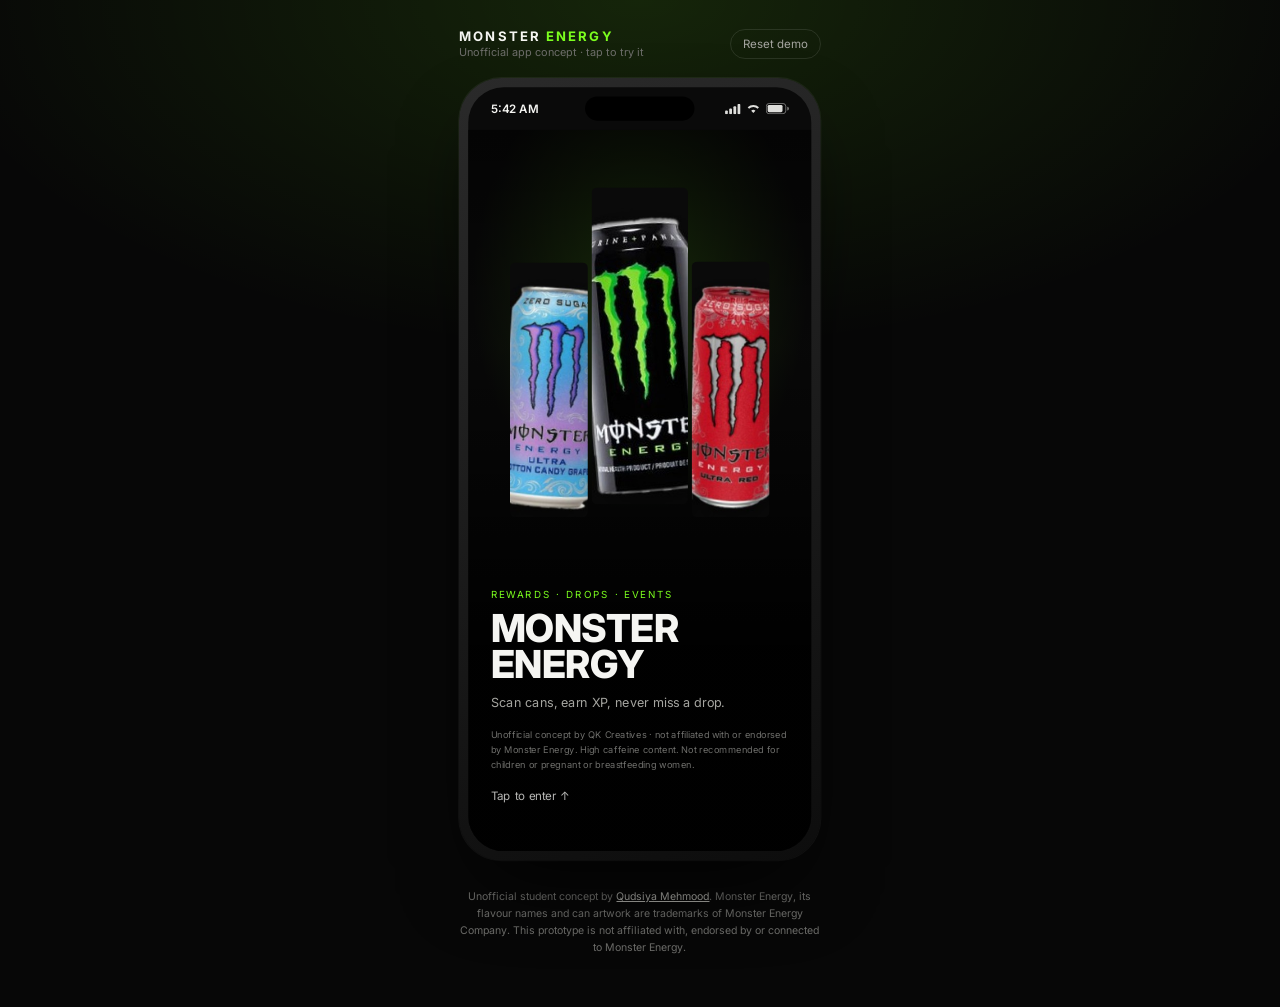
==== commit b3ea559f: "Keep the prototype at a true iPhone 390x844 ratio Scale the whole phone instead of squashing its hei" ====
--- a/monster-energy-app/app.html
+++ b/monster-energy-app/app.html
@@ -21,6 +21,7 @@
   <button class="btn-reset" id="resetBtn" type="button">Reset demo</button>
 </div>
 
+<div class="phone-stage">
 <div class="phone">
   <div class="phone-screen">
     <div class="notch" aria-hidden="true"></div>
@@ -440,6 +441,7 @@
 
   </div>
 </div>
+</div>
 
 <p class="stage-foot">
   Unofficial student concept by <a href="https://qudsiyakhan69-ux.github.io/Qudsiya-s-portfolio/" target="_blank" rel="noopener">Qudsiya Mehmood</a>.
--- a/monster-energy-app/css/app.css
+++ b/monster-energy-app/css/app.css
@@ -43,7 +43,7 @@
 
 /* ---------- page chrome (outside the phone) ---------- */
 .stage-head {
-  width: min(420px, 100%);
+  width: min(max(300px, calc(390px * var(--k, 1))), 100%);
   display: flex;
   align-items: center;
   justify-content: space-between;
@@ -53,7 +53,7 @@
 .stage-title span { color: var(--green); }
 .stage-note { font-size: 0.68rem; color: var(--text-dim); line-height: 1.5; }
 .stage-foot {
-  width: min(420px, 100%);
+  width: min(max(320px, calc(390px * var(--k, 1))), 100%);
   font-size: 0.66rem;
   color: var(--text-dim);
   line-height: 1.6;
@@ -74,16 +74,24 @@
 .btn-reset:hover { color: var(--bone); border-color: rgba(255,255,255,0.3); }
 
 /* ---------- phone ---------- */
+/* the phone keeps a true 390 x 844 iPhone shape and is scaled as a whole,
+   so every proportion inside it stays right whatever the window height */
+.phone-stage {
+  flex: none;
+  width: calc(390px * var(--k, 1));
+  height: calc(844px * var(--k, 1));
+}
 .phone {
   position: relative;
   width: 390px;
   height: 844px;
-  max-height: calc(100vh - 150px);
+  aspect-ratio: 390 / 844;
   border-radius: 46px;
   padding: 10px;
   background: linear-gradient(160deg, #2a2a2a, #0d0d0d);
   box-shadow: 0 40px 90px -30px rgba(0, 0, 0, 0.9), 0 0 0 1px rgba(255,255,255,0.06);
-  flex: none;
+  transform: scale(var(--k, 1));
+  transform-origin: top left;
 }
 .phone-screen {
   position: relative;
@@ -550,14 +558,19 @@
 
 /* ---------- phone-sized screens: app fills the window ---------- */
 @media (max-width: 560px) {
-  body { padding: 0; gap: 0; display: block; }
-  .stage-head, .stage-foot { display: none; }
-  .phone {
+  html:not(.embedded) body { padding: 0; gap: 0; display: block; }
+  html:not(.embedded) .stage-head,
+  html:not(.embedded) .stage-foot { display: none; }
+  html:not(.embedded) .phone-stage { width: 100%; height: 100dvh; }
+  html:not(.embedded) .phone {
     width: 100%; height: 100vh; height: 100dvh;
-    max-height: none; border-radius: 0; padding: 0;
+    aspect-ratio: auto; border-radius: 0; padding: 0;
     box-shadow: none; background: var(--black);
+    transform: none;
   }
-  .phone-screen { border-radius: 0; }
-  .notch { display: none; }
-  .status-bar { height: 38px; }
-}
+  html:not(.embedded) .phone-screen { border-radius: 0; }
+  html:not(.embedded) .notch { display: none; }
+  html:not(.embedded) .status-bar { height: 38px; }
+  /* embedded in the website: keep the phone shape, just tighten the padding */
+  html.embedded body { padding: 14px 8px 18px; gap: 12px; }
+}
